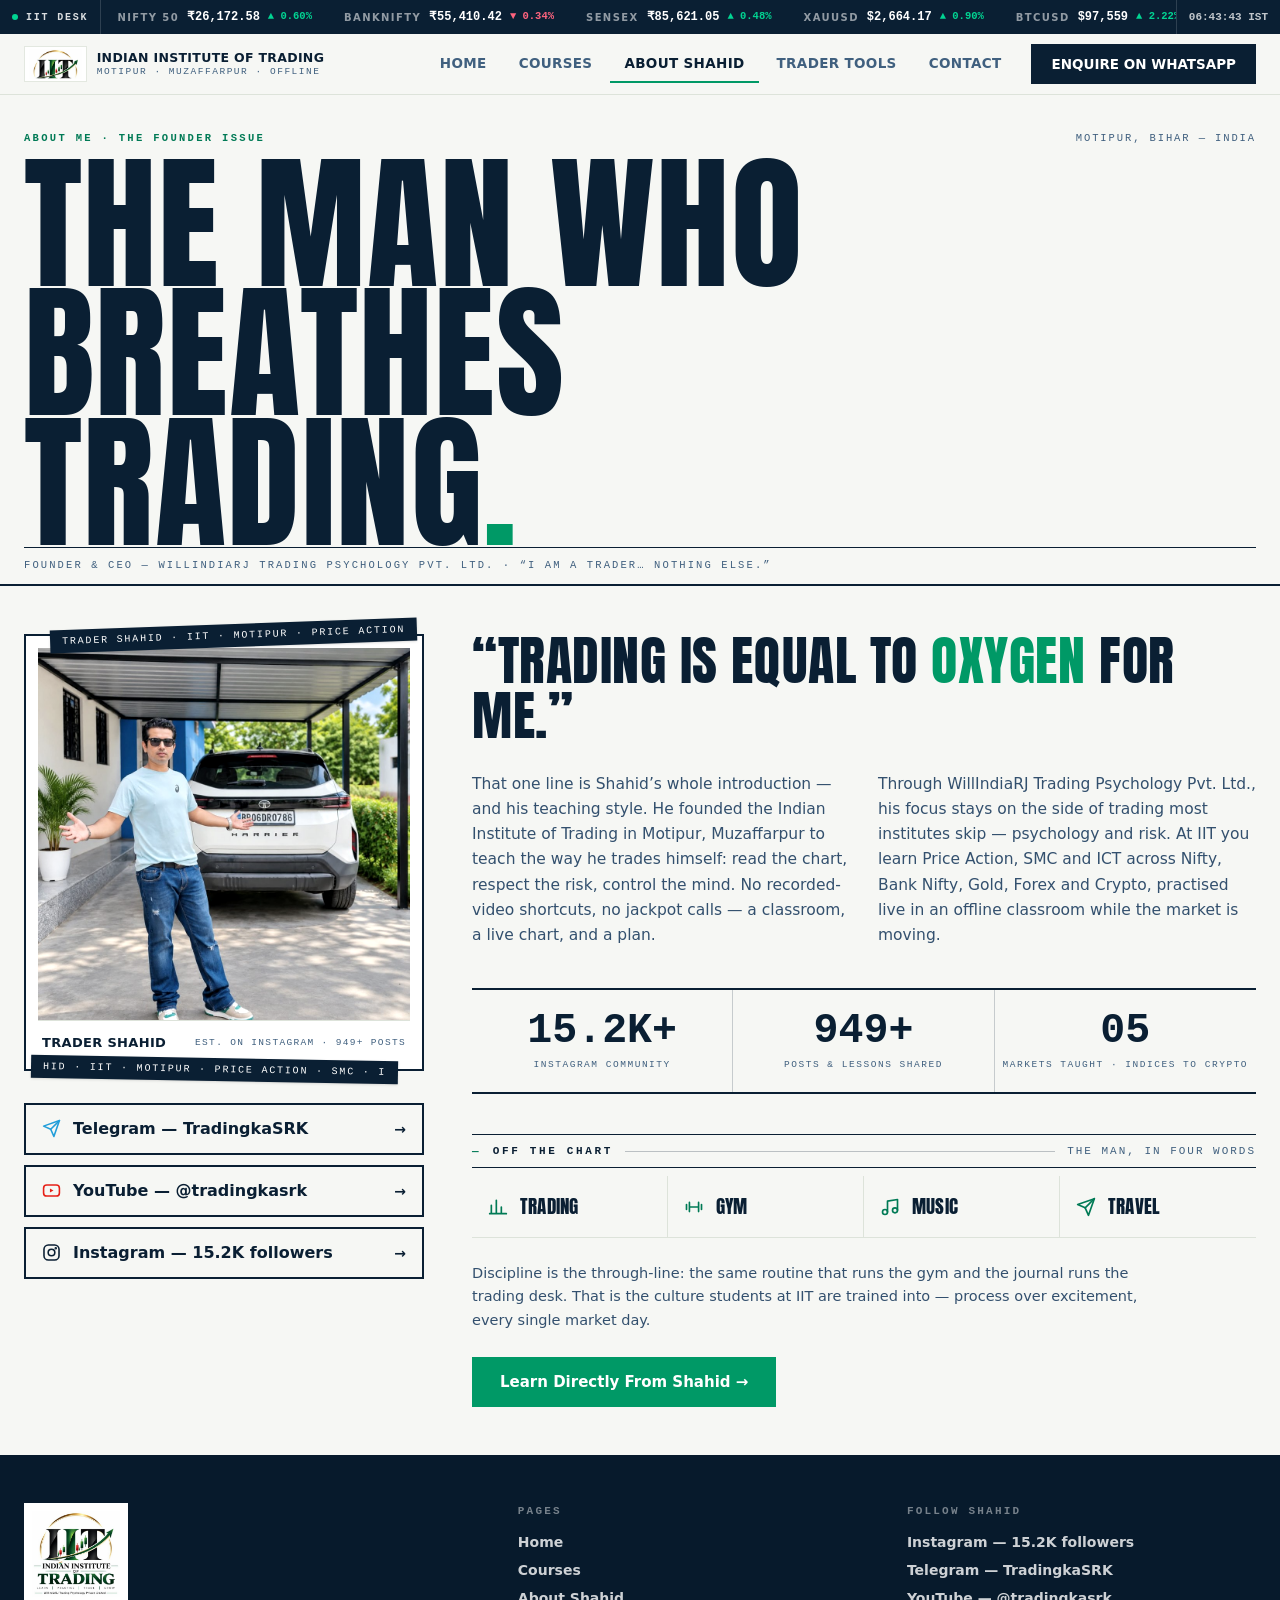
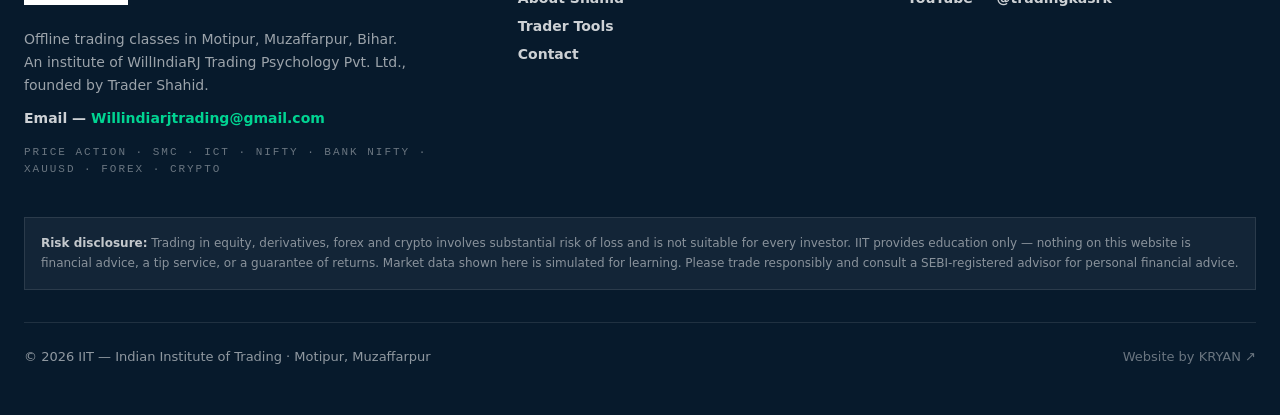
==== about.html @ f006a25d "IIT V3.21 — LIVE Instagram counts: followers/posts now read from followers.json on every page load (" ====
<!doctype html>
<!-- IIT-V3.21 -->
<html lang="en">
  <head>
    <meta charset="UTF-8" />
    <meta name="viewport" content="width=device-width, initial-scale=1.0" />
    <title>About Trader Shahid — Founder, IIT Indian Institute of Trading</title>
    <meta name="description" content="Meet Trader Shahid — Founder & CEO of WillIndiaRJ Trading Psychology Pvt. Ltd. and founder of IIT, Motipur. 'Trading is equal to oxygen for me.' 15.2K community, 949+ lessons posted." />
    <link rel="canonical" href="https://kryan21.github.io/iit-trading/about.html" />
    <link rel="icon" type="image/svg+xml" href="./favicon.svg" />
    <meta property="og:type" content="profile" />
    <meta property="og:site_name" content="IIT — Indian Institute of Trading" />
    <meta property="og:title" content="About Trader Shahid — Founder, IIT" />
    <meta property="og:description" content="'I am a trader… nothing else.' The story of Trader Shahid and the offline trading institute he built in Motipur, Muzaffarpur." />
    <meta property="og:url" content="https://kryan21.github.io/iit-trading/about.html" />
    <meta property="og:image" content="https://kryan21.github.io/iit-trading/og-image.svg" />
    <meta name="twitter:card" content="summary_large_image" />
    <meta name="twitter:title" content="About Trader Shahid — IIT" />
    <meta name="twitter:description" content="Founder & CEO, WillIndiaRJ Trading Psychology Pvt. Ltd. Trading, gym, music, travel — and a classroom in Motipur." />
    <meta name="twitter:image" content="https://kryan21.github.io/iit-trading/og-image.svg" />
    <script type="application/ld+json">
    {
      "@context": "https://schema.org",
      "@type": "Person",
      "name": "Trader Shahid",
      "jobTitle": "Founder & CEO, WillIndiaRJ Trading Psychology Pvt. Ltd.",
      "description": "Trader and founder of IIT — Indian Institute of Trading, an offline trading institute in Motipur, Muzaffarpur, Bihar.",
      "worksFor": { "@type": "EducationalOrganization", "name": "IIT — Indian Institute of Trading", "url": "https://kryan21.github.io/iit-trading/" },
      "address": { "@type": "PostalAddress", "addressLocality": "Motipur", "addressRegion": "Bihar", "addressCountry": "IN" },
      "sameAs": ["https://www.instagram.com/iitindianinstituteoftrading/", "https://t.me/TradingkaSRK", "https://youtube.com/@tradingkasrk"]
    }
    </script>
    <script type="module" crossorigin src="./assets/about-D5H70bES.js"></script>
    <link rel="modulepreload" crossorigin href="./assets/src-85jmT1Mk.js">
    <link rel="modulepreload" crossorigin href="./assets/Syllabus-BbnbJHyD.js">
    <link rel="modulepreload" crossorigin href="./assets/Contact-BozyOD18.js">
    <link rel="stylesheet" crossorigin href="./assets/src-CLvT_2ru.css">
  </head>
  <body>
    <div id="root"></div>
  </body>
</html>
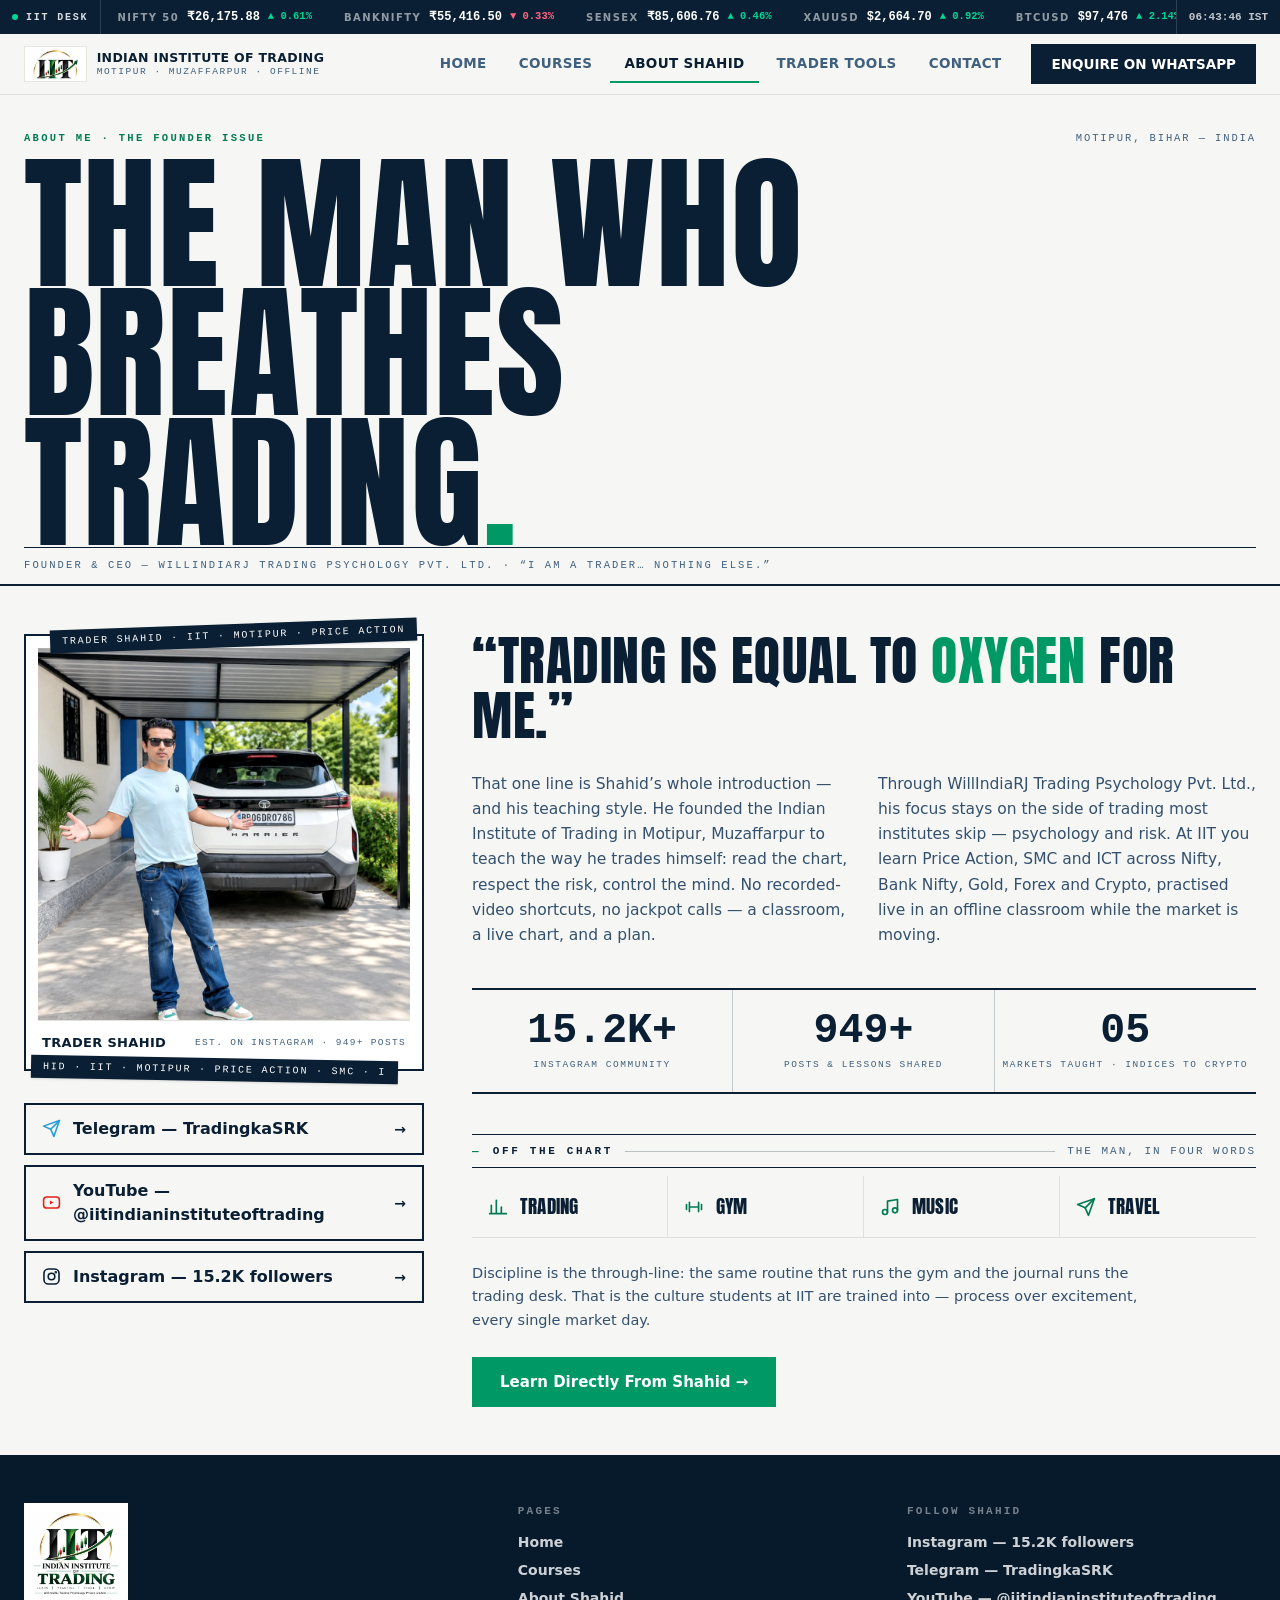
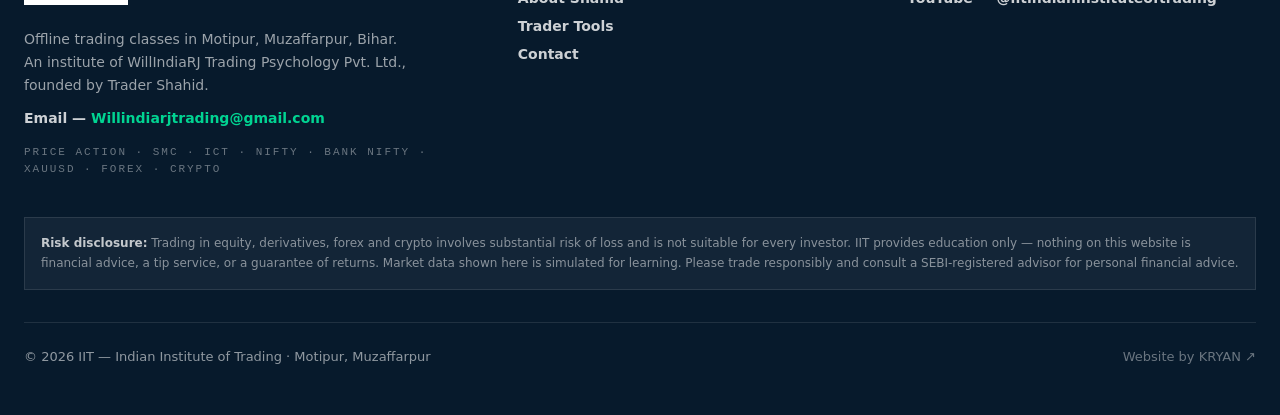
==== commit e81521f5: "IIT V3.22 — Contact classroom now carries the full address (Motipur Railway Station, Muzaffarpur Dis" ====
--- a/about.html
+++ b/about.html
@@ -1,5 +1,5 @@
 <!doctype html>
-<!-- IIT-V3.21 -->
+<!-- IIT-V3.22 -->
 <html lang="en">
   <head>
     <meta charset="UTF-8" />
@@ -27,13 +27,13 @@
       "description": "Trader and founder of IIT — Indian Institute of Trading, an offline trading institute in Motipur, Muzaffarpur, Bihar.",
       "worksFor": { "@type": "EducationalOrganization", "name": "IIT — Indian Institute of Trading", "url": "https://kryan21.github.io/iit-trading/" },
       "address": { "@type": "PostalAddress", "addressLocality": "Motipur", "addressRegion": "Bihar", "addressCountry": "IN" },
-      "sameAs": ["https://www.instagram.com/iitindianinstituteoftrading/", "https://t.me/TradingkaSRK", "https://youtube.com/@tradingkasrk"]
+      "sameAs": ["https://www.instagram.com/iitindianinstituteoftrading/", "https://t.me/TradingkaSRK", "https://youtube.com/@iitindianinstituteoftrading"]
     }
     </script>
-    <script type="module" crossorigin src="./assets/about-D5H70bES.js"></script>
-    <link rel="modulepreload" crossorigin href="./assets/src-85jmT1Mk.js">
-    <link rel="modulepreload" crossorigin href="./assets/Syllabus-BbnbJHyD.js">
-    <link rel="modulepreload" crossorigin href="./assets/Contact-BozyOD18.js">
+    <script type="module" crossorigin src="./assets/about-DyYFYO8E.js"></script>
+    <link rel="modulepreload" crossorigin href="./assets/src-CrjRx8Xd.js">
+    <link rel="modulepreload" crossorigin href="./assets/Syllabus-dVnVzbq5.js">
+    <link rel="modulepreload" crossorigin href="./assets/Contact-bqZHG_nf.js">
     <link rel="stylesheet" crossorigin href="./assets/src-CLvT_2ru.css">
   </head>
   <body>
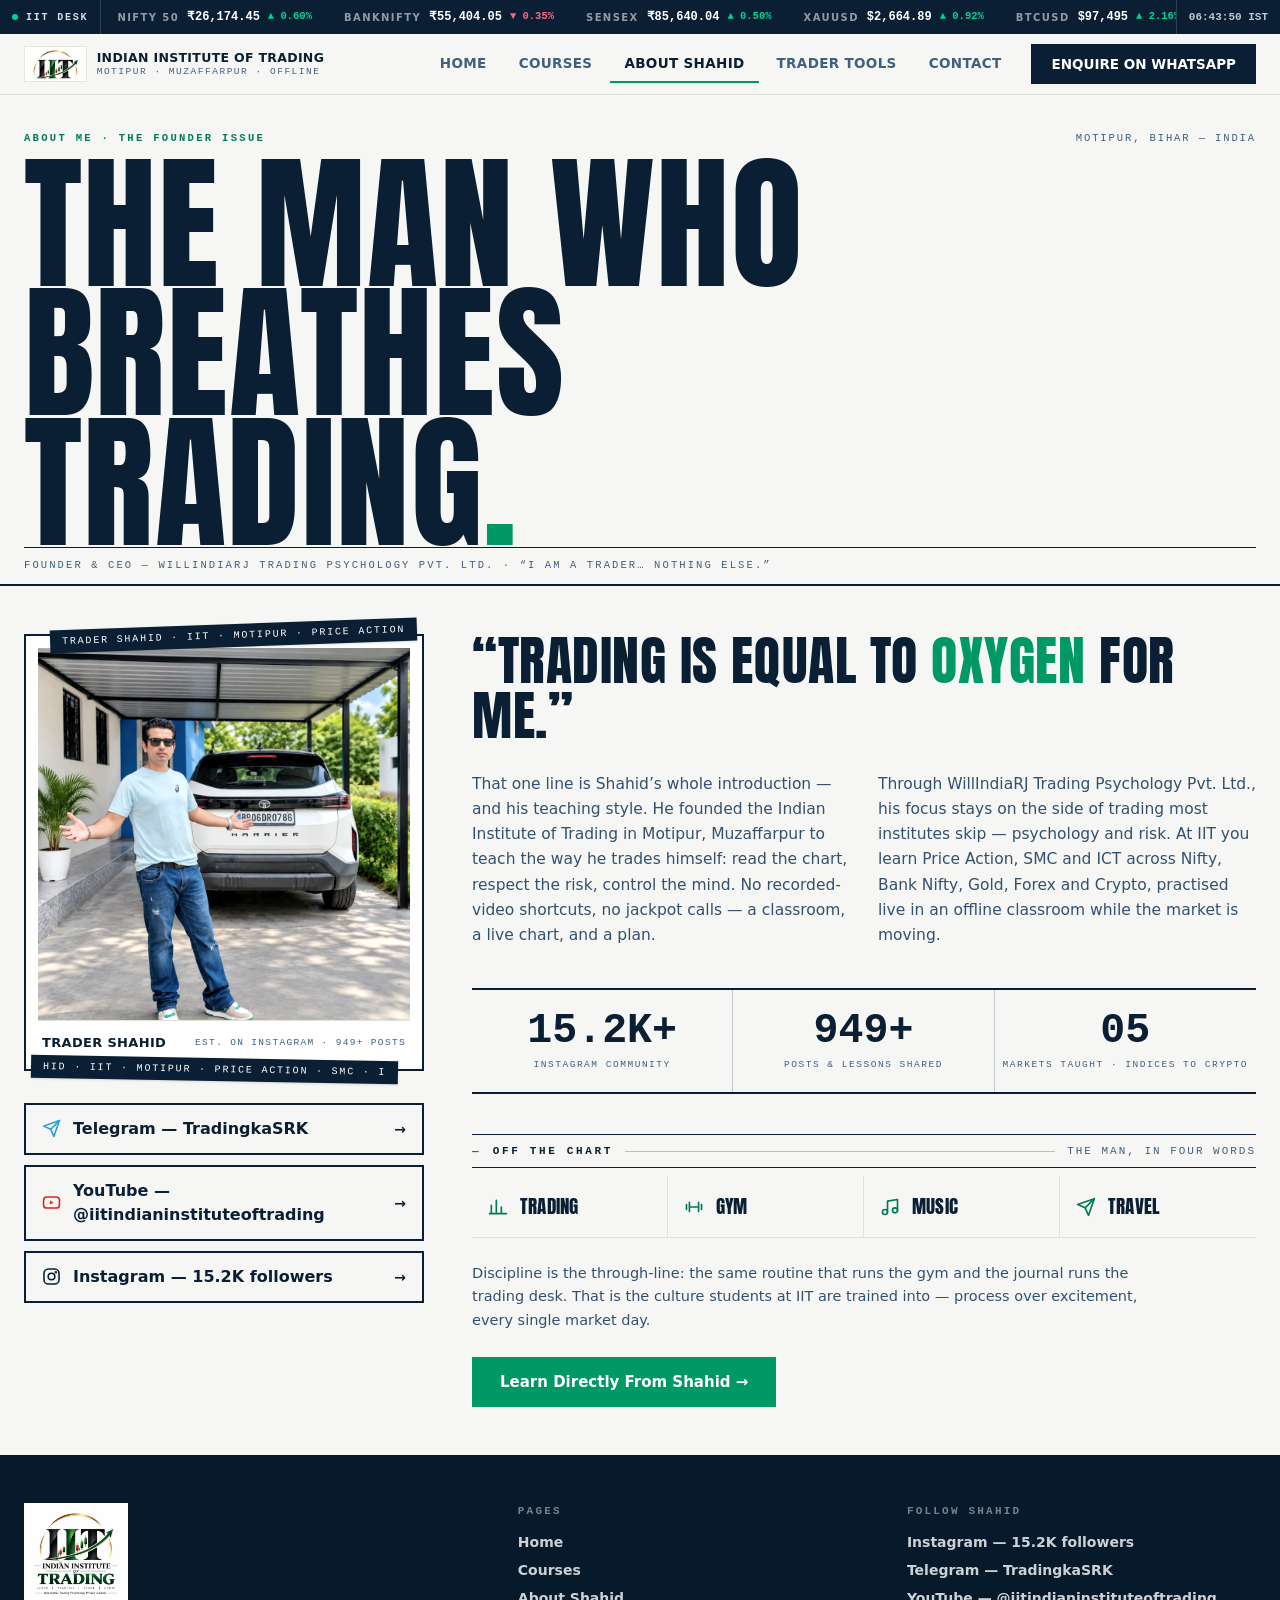
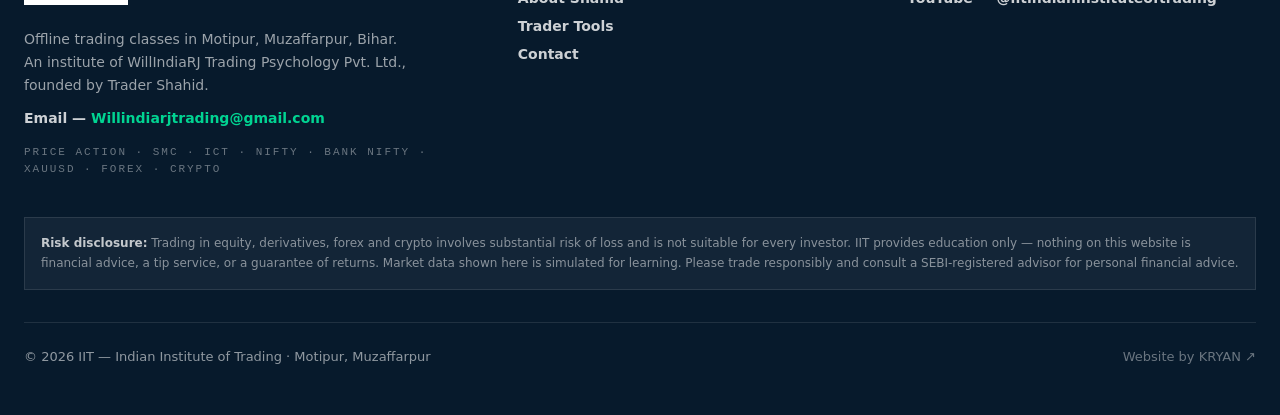
==== commit c9a9118c: "IIT V3.23 — WhatsApp prefilled message replaced with the client-supplied sentence (Namaste SIR, I WA" ====
--- a/about.html
+++ b/about.html
@@ -1,5 +1,5 @@
 <!doctype html>
-<!-- IIT-V3.22 -->
+<!-- IIT-V3.23 -->
 <html lang="en">
   <head>
     <meta charset="UTF-8" />
@@ -30,10 +30,10 @@
       "sameAs": ["https://www.instagram.com/iitindianinstituteoftrading/", "https://t.me/TradingkaSRK", "https://youtube.com/@iitindianinstituteoftrading"]
     }
     </script>
-    <script type="module" crossorigin src="./assets/about-DyYFYO8E.js"></script>
-    <link rel="modulepreload" crossorigin href="./assets/src-CrjRx8Xd.js">
-    <link rel="modulepreload" crossorigin href="./assets/Syllabus-dVnVzbq5.js">
-    <link rel="modulepreload" crossorigin href="./assets/Contact-bqZHG_nf.js">
+    <script type="module" crossorigin src="./assets/about-CiS1IKdS.js"></script>
+    <link rel="modulepreload" crossorigin href="./assets/src-ULLDaULK.js">
+    <link rel="modulepreload" crossorigin href="./assets/Syllabus-i7Untr_u.js">
+    <link rel="modulepreload" crossorigin href="./assets/Contact-BWC9FgLN.js">
     <link rel="stylesheet" crossorigin href="./assets/src-CLvT_2ru.css">
   </head>
   <body>
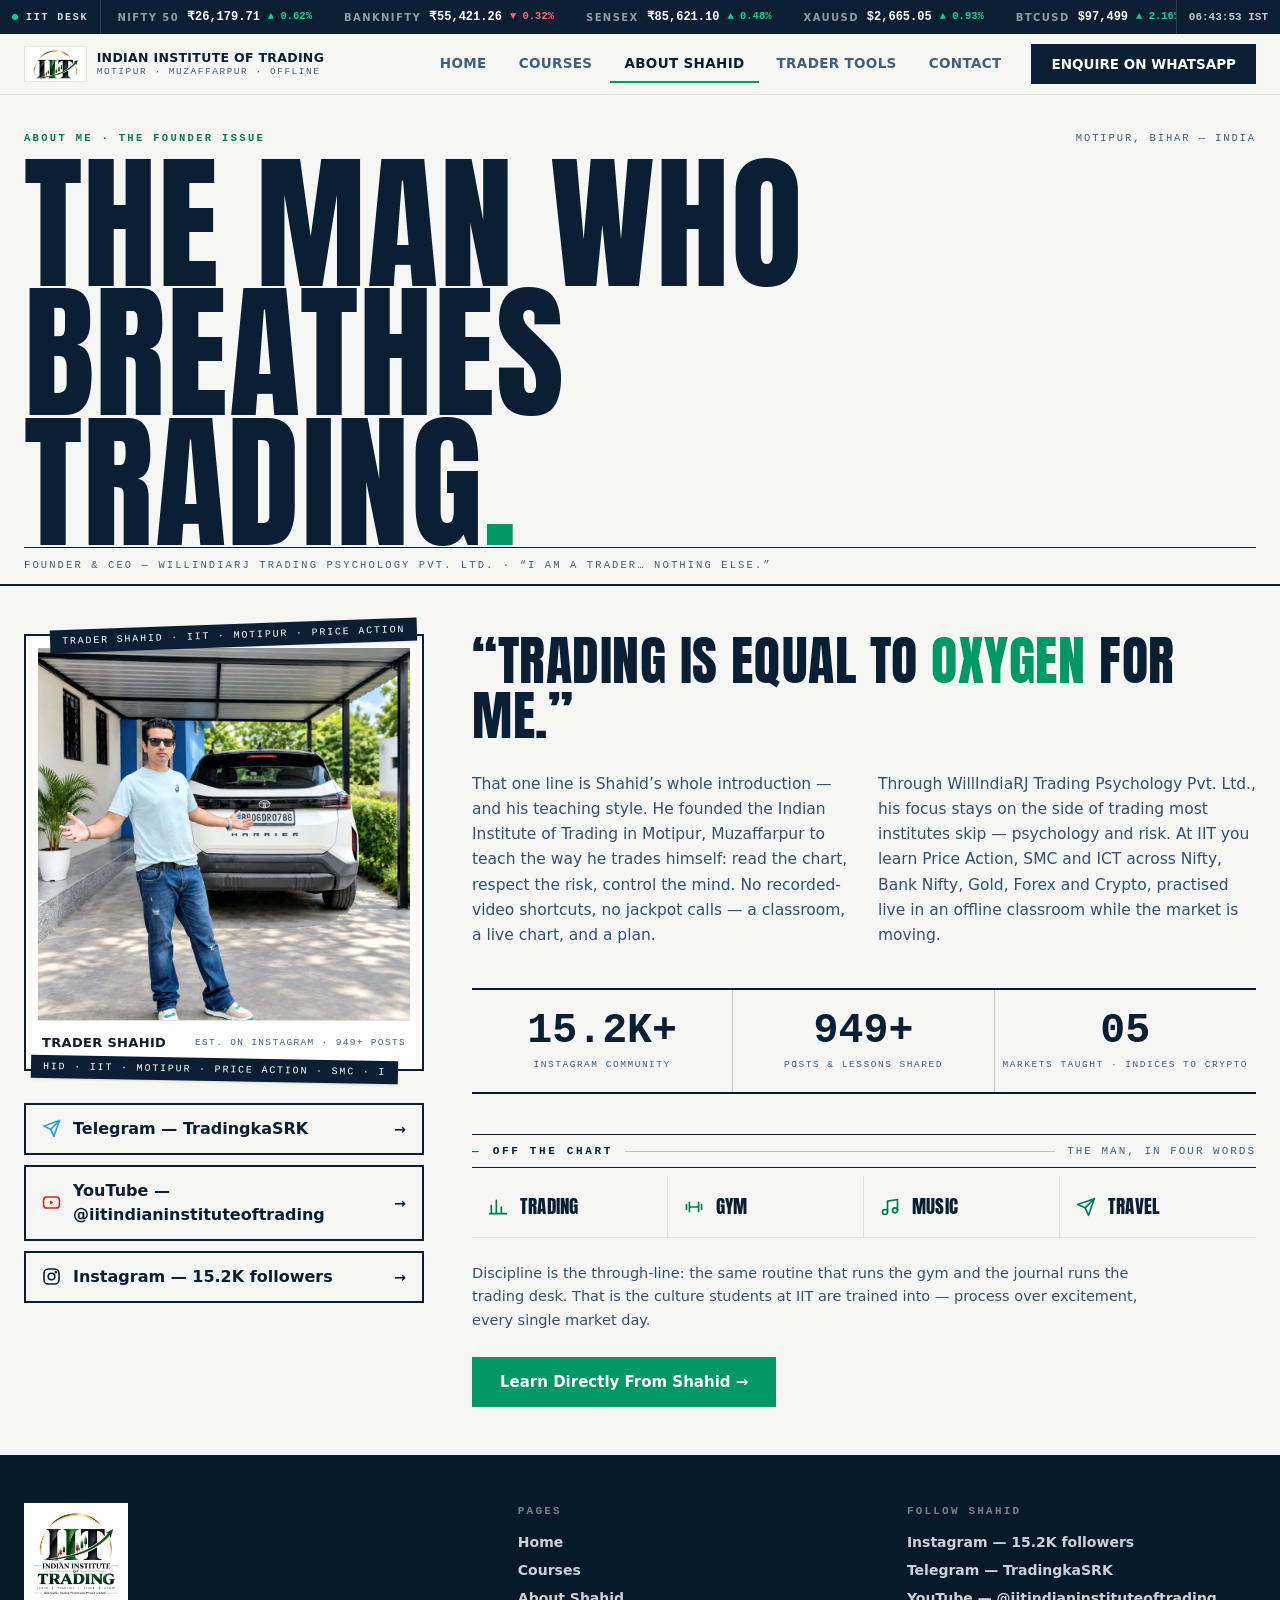
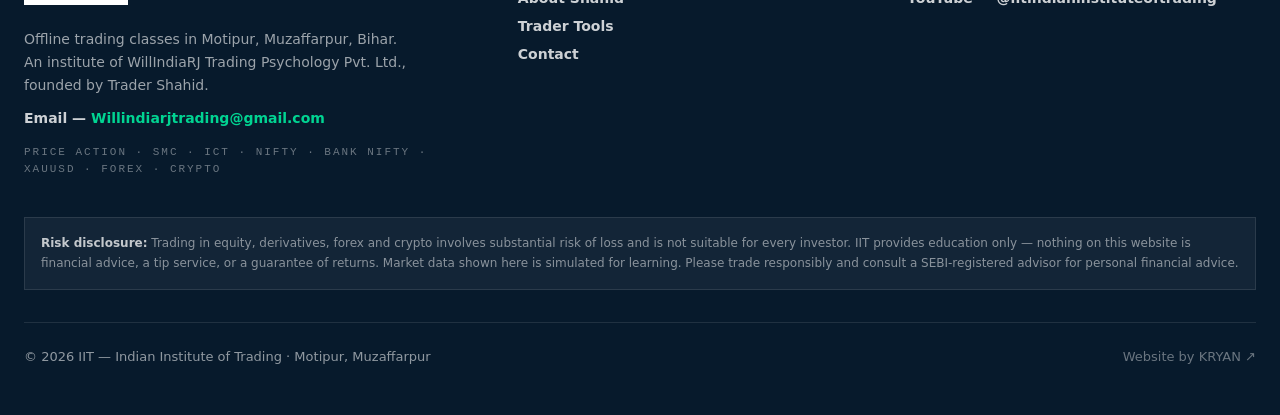
==== commit b1a5d819: "IIT V3.24 — Contact page on phone: the Claim your seat enquiry form now comes FIRST, above the class" ====
--- a/about.html
+++ b/about.html
@@ -1,5 +1,5 @@
 <!doctype html>
-<!-- IIT-V3.23 -->
+<!-- IIT-V3.24 -->
 <html lang="en">
   <head>
     <meta charset="UTF-8" />
@@ -30,11 +30,11 @@
       "sameAs": ["https://www.instagram.com/iitindianinstituteoftrading/", "https://t.me/TradingkaSRK", "https://youtube.com/@iitindianinstituteoftrading"]
     }
     </script>
-    <script type="module" crossorigin src="./assets/about-CiS1IKdS.js"></script>
-    <link rel="modulepreload" crossorigin href="./assets/src-ULLDaULK.js">
-    <link rel="modulepreload" crossorigin href="./assets/Syllabus-i7Untr_u.js">
-    <link rel="modulepreload" crossorigin href="./assets/Contact-BWC9FgLN.js">
-    <link rel="stylesheet" crossorigin href="./assets/src-CLvT_2ru.css">
+    <script type="module" crossorigin src="./assets/about-BajsDxe3.js"></script>
+    <link rel="modulepreload" crossorigin href="./assets/src-B9QyLvEk.js">
+    <link rel="modulepreload" crossorigin href="./assets/Syllabus-BzDT70Jv.js">
+    <link rel="modulepreload" crossorigin href="./assets/Contact-cbNNye1k.js">
+    <link rel="stylesheet" crossorigin href="./assets/src-BFD868y4.css">
   </head>
   <body>
     <div id="root"></div>
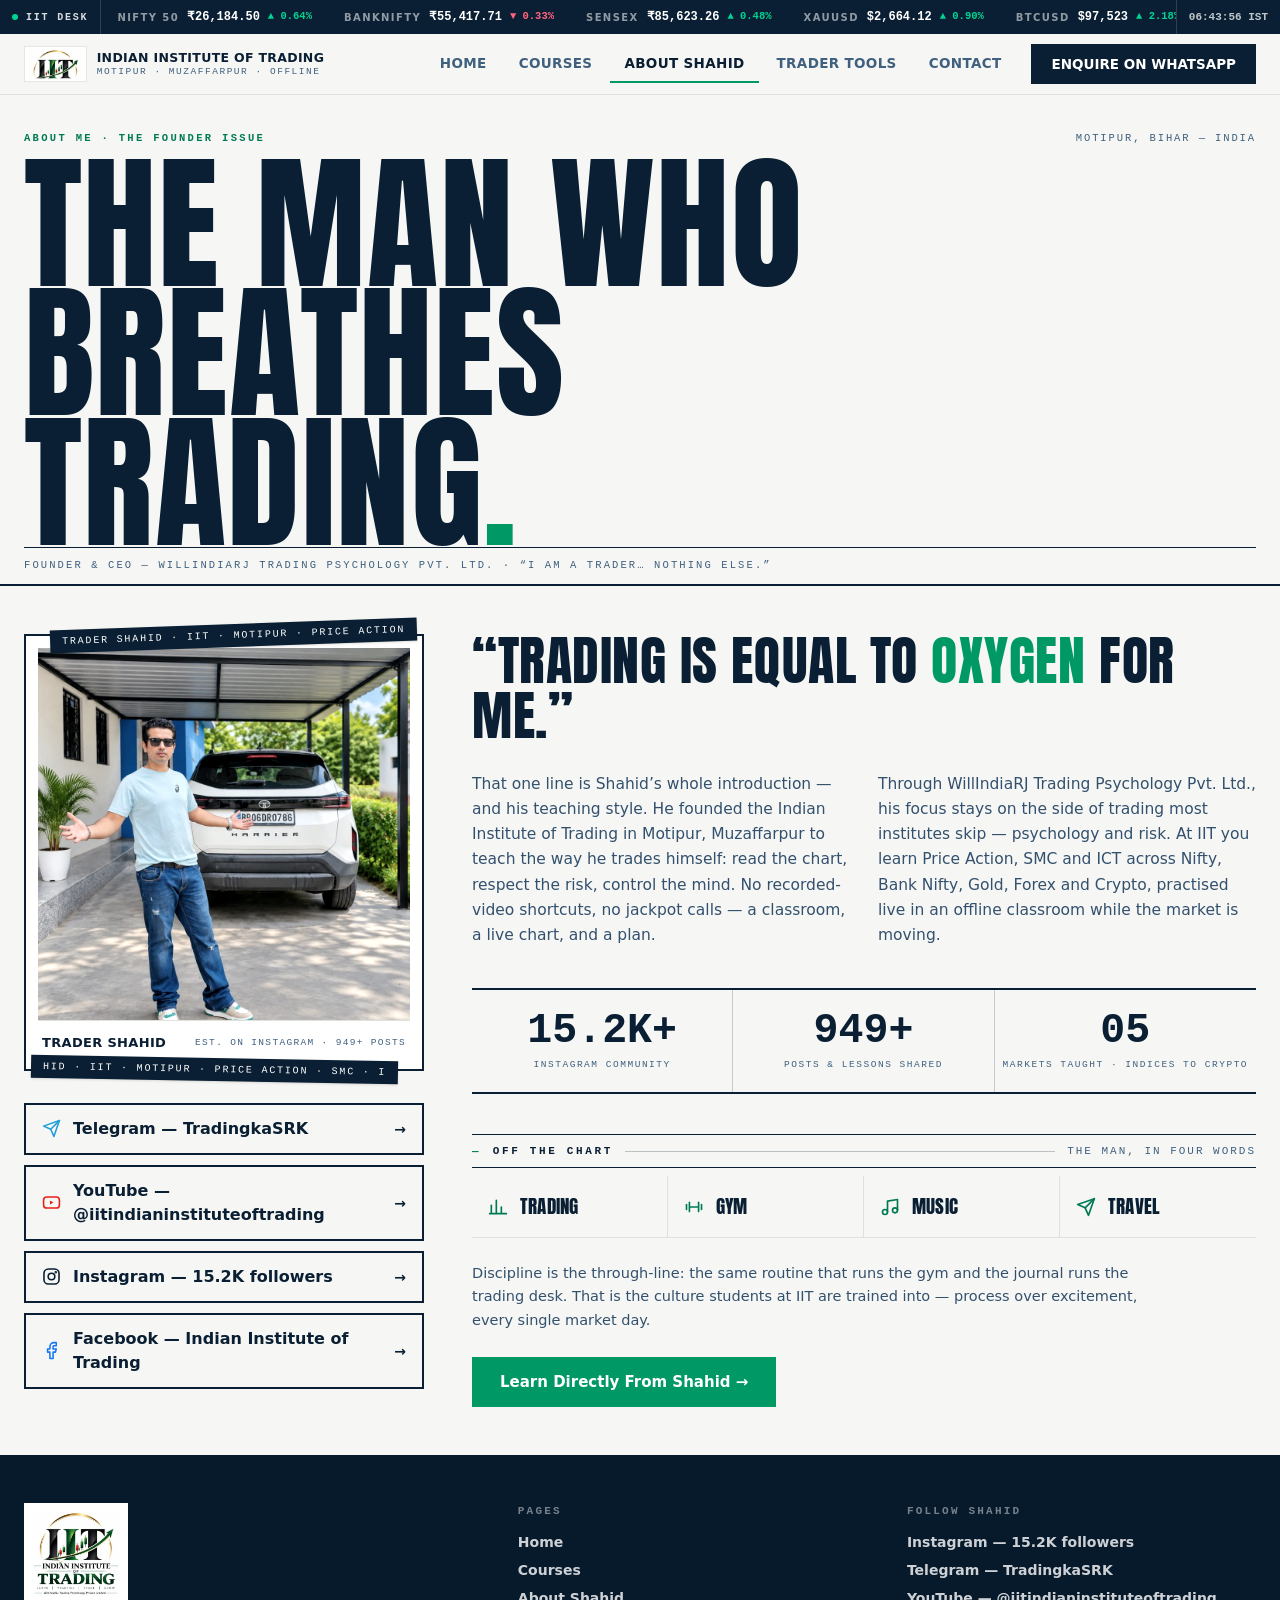
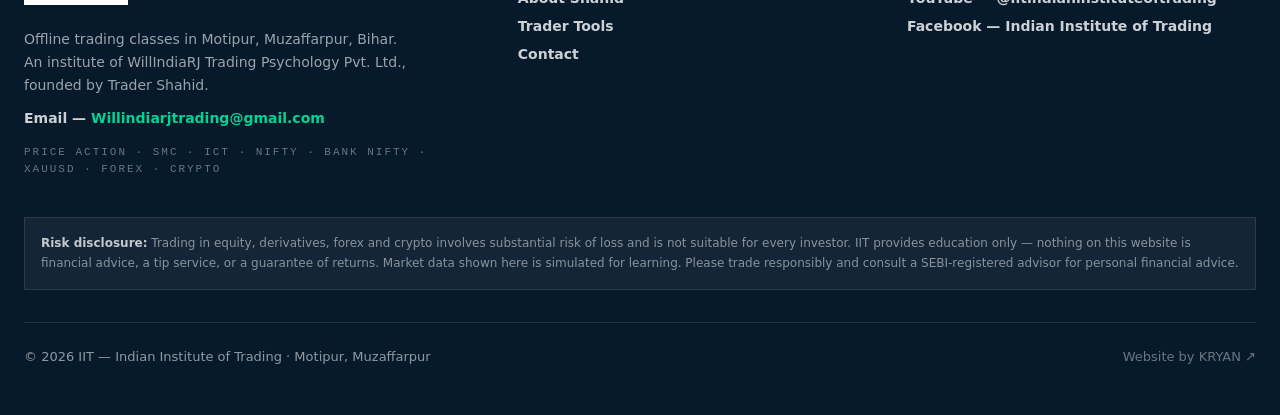
==== commit a68331c6: "IIT V3.25 — Facebook link added alongside Instagram/YouTube everywhere: footer FOLLOW SHAHID list (a" ====
--- a/about.html
+++ b/about.html
@@ -27,14 +27,14 @@
       "description": "Trader and founder of IIT — Indian Institute of Trading, an offline trading institute in Motipur, Muzaffarpur, Bihar.",
       "worksFor": { "@type": "EducationalOrganization", "name": "IIT — Indian Institute of Trading", "url": "https://kryan21.github.io/iit-trading/" },
       "address": { "@type": "PostalAddress", "addressLocality": "Motipur", "addressRegion": "Bihar", "addressCountry": "IN" },
-      "sameAs": ["https://www.instagram.com/iitindianinstituteoftrading/", "https://t.me/TradingkaSRK", "https://youtube.com/@iitindianinstituteoftrading"]
+      "sameAs": ["https://www.instagram.com/iitindianinstituteoftrading/", "https://t.me/TradingkaSRK", "https://youtube.com/@iitindianinstituteoftrading", "https://www.facebook.com/share/17wWquswxc/"]
     }
     </script>
-    <script type="module" crossorigin src="./assets/about-BajsDxe3.js"></script>
-    <link rel="modulepreload" crossorigin href="./assets/src-B9QyLvEk.js">
-    <link rel="modulepreload" crossorigin href="./assets/Syllabus-BzDT70Jv.js">
-    <link rel="modulepreload" crossorigin href="./assets/Contact-cbNNye1k.js">
-    <link rel="stylesheet" crossorigin href="./assets/src-BFD868y4.css">
+    <script type="module" crossorigin src="./assets/about-Bf-dOeAG.js"></script>
+    <link rel="modulepreload" crossorigin href="./assets/src-CD1PPCdL.js">
+    <link rel="modulepreload" crossorigin href="./assets/Syllabus-2Y_iD-3A.js">
+    <link rel="modulepreload" crossorigin href="./assets/Contact-DFg-BmcJ.js">
+    <link rel="stylesheet" crossorigin href="./assets/src-3BJUA1XI.css">
   </head>
   <body>
     <div id="root"></div>
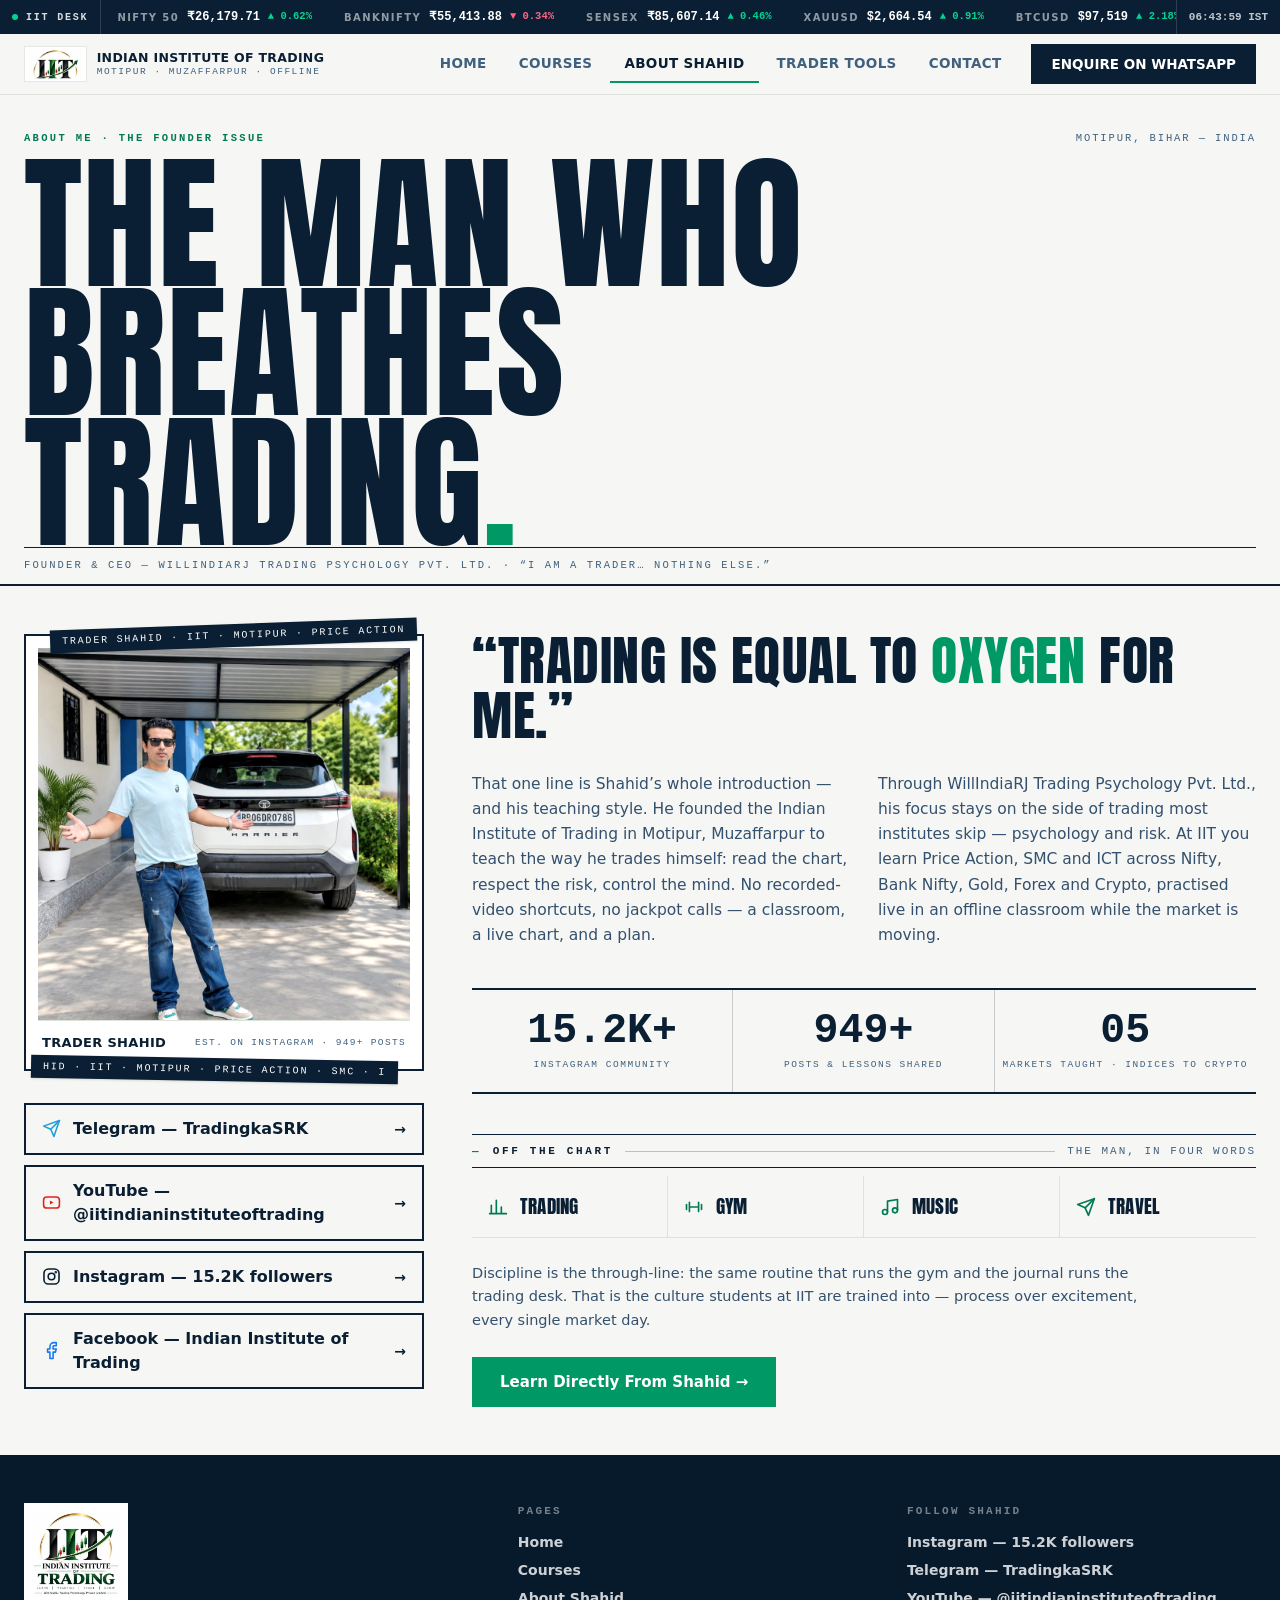
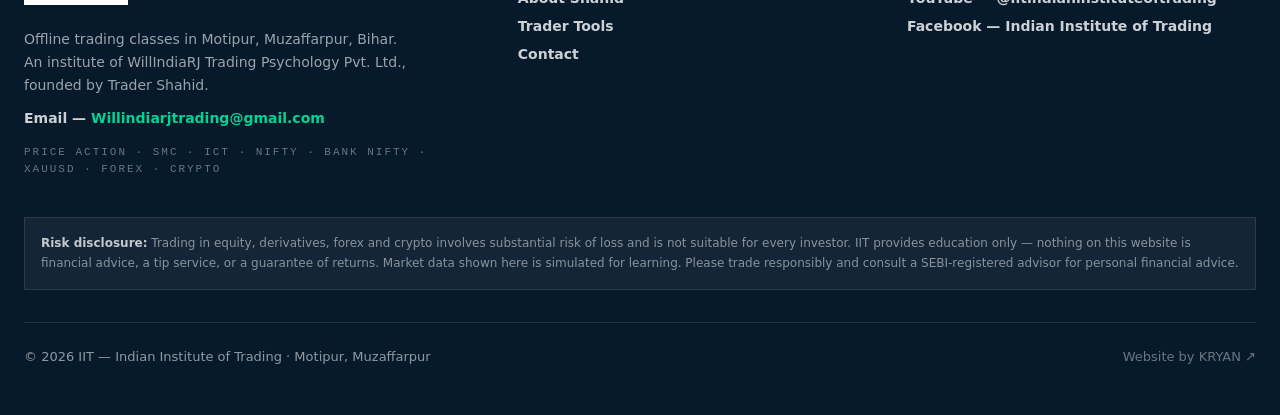
==== commit 8fb0e92c: "IIT V3.26 — Institute name visible in phone header: brand name block no longer hidden below 420px; p" ====
--- a/about.html
+++ b/about.html
@@ -30,11 +30,11 @@
       "sameAs": ["https://www.instagram.com/iitindianinstituteoftrading/", "https://t.me/TradingkaSRK", "https://youtube.com/@iitindianinstituteoftrading", "https://www.facebook.com/share/17wWquswxc/"]
     }
     </script>
-    <script type="module" crossorigin src="./assets/about-Bf-dOeAG.js"></script>
-    <link rel="modulepreload" crossorigin href="./assets/src-CD1PPCdL.js">
-    <link rel="modulepreload" crossorigin href="./assets/Syllabus-2Y_iD-3A.js">
-    <link rel="modulepreload" crossorigin href="./assets/Contact-DFg-BmcJ.js">
-    <link rel="stylesheet" crossorigin href="./assets/src-3BJUA1XI.css">
+    <script type="module" crossorigin src="./assets/about-BOozm1BA.js"></script>
+    <link rel="modulepreload" crossorigin href="./assets/src-D4g9RRJm.js">
+    <link rel="modulepreload" crossorigin href="./assets/Syllabus-CKkvsINr.js">
+    <link rel="modulepreload" crossorigin href="./assets/Contact-DwsEt8Zp.js">
+    <link rel="stylesheet" crossorigin href="./assets/src-CVD5TfBi.css">
   </head>
   <body>
     <div id="root"></div>
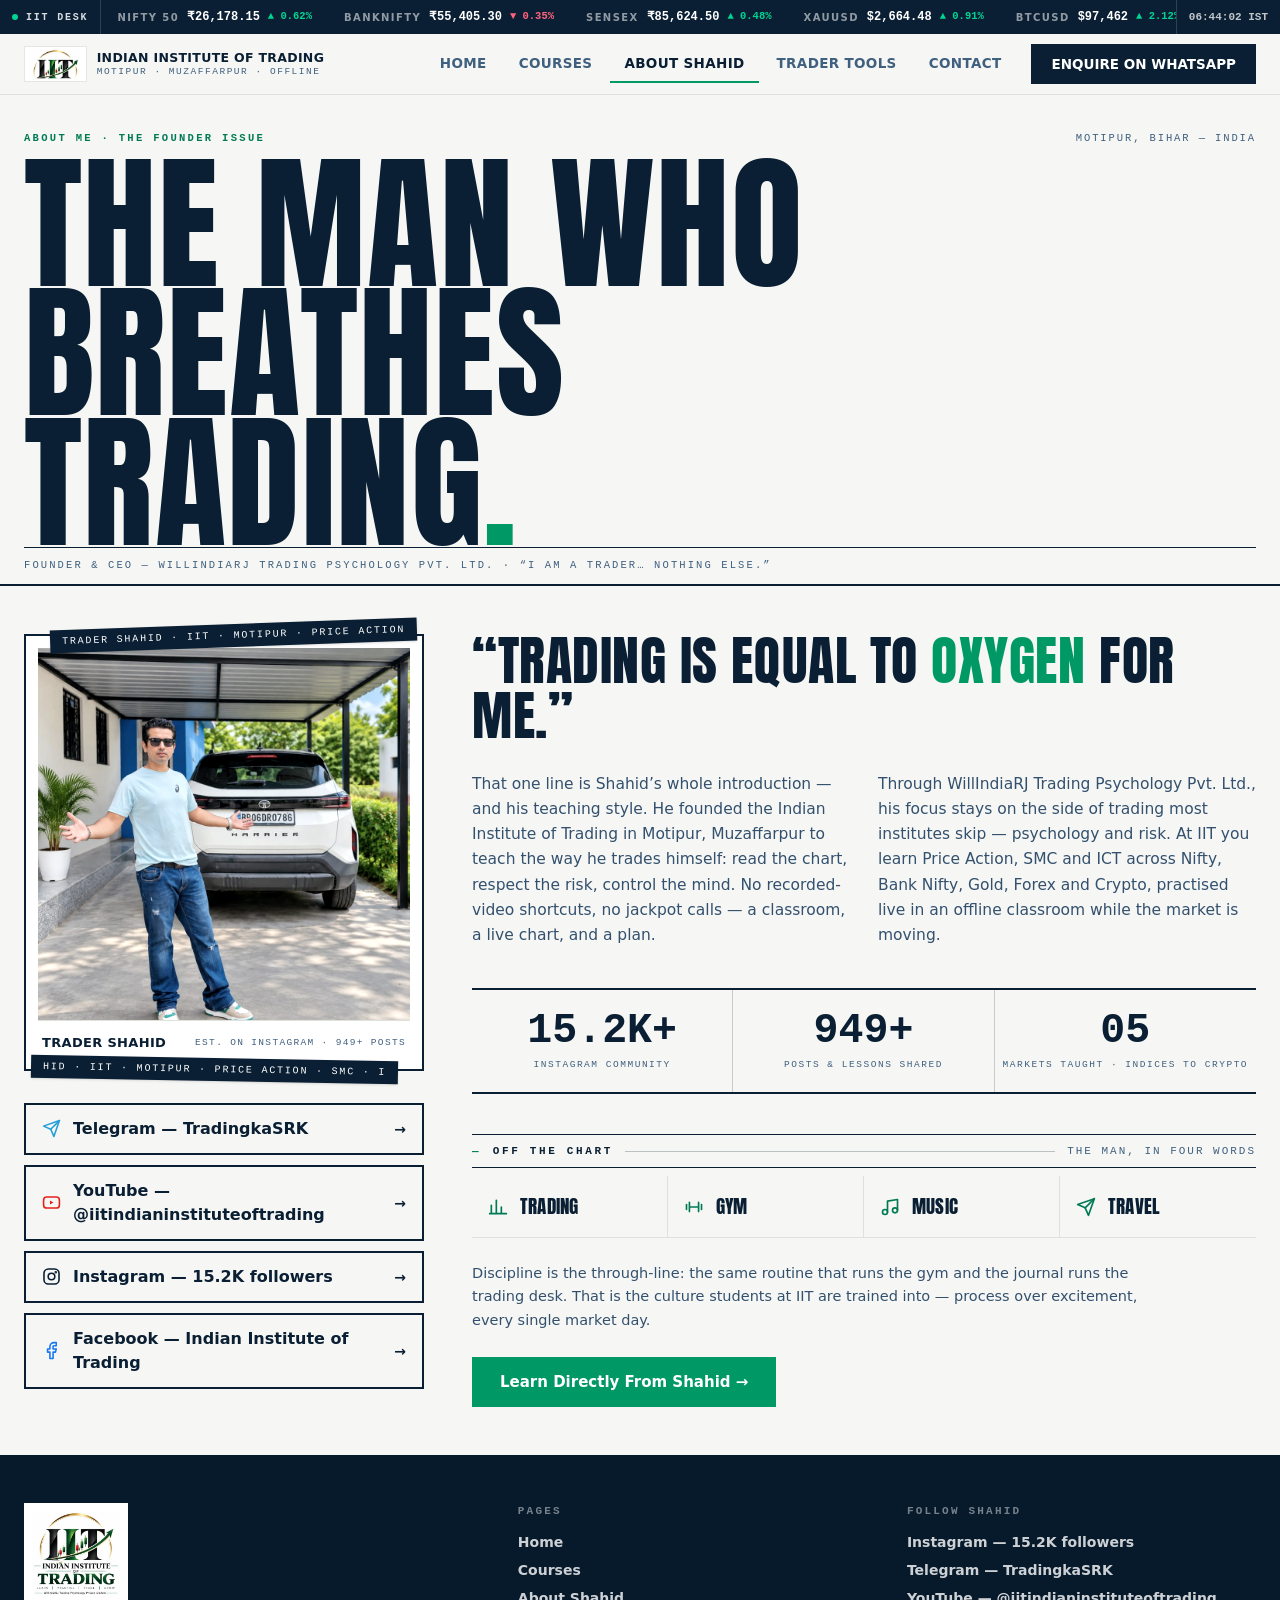
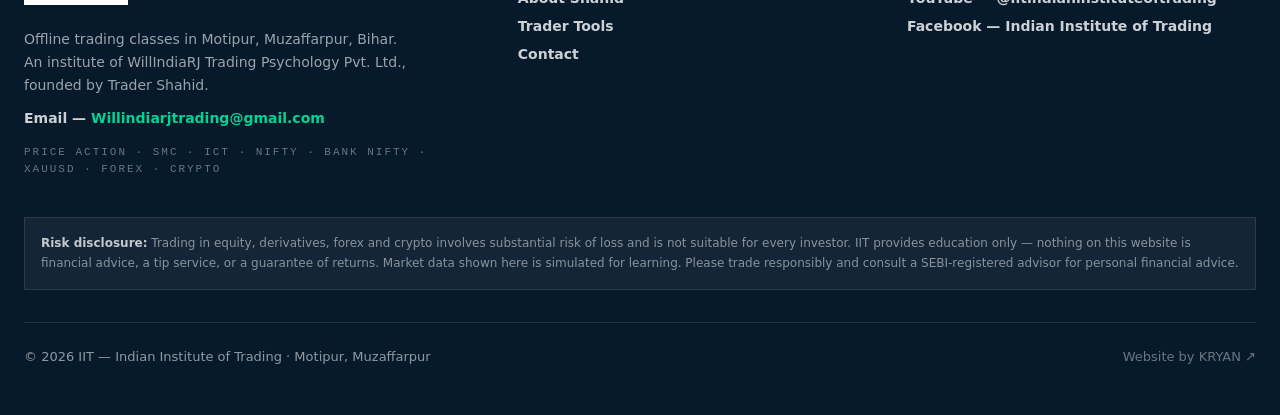
==== commit 6a794745: "IIT V3.27 — Hero mantra 'CHART + PSYCHOLOGY = TRADING' now bold black (900) ink with a gold glow tha" ====
--- a/about.html
+++ b/about.html
@@ -30,11 +30,11 @@
       "sameAs": ["https://www.instagram.com/iitindianinstituteoftrading/", "https://t.me/TradingkaSRK", "https://youtube.com/@iitindianinstituteoftrading", "https://www.facebook.com/share/17wWquswxc/"]
     }
     </script>
-    <script type="module" crossorigin src="./assets/about-BOozm1BA.js"></script>
-    <link rel="modulepreload" crossorigin href="./assets/src-D4g9RRJm.js">
-    <link rel="modulepreload" crossorigin href="./assets/Syllabus-CKkvsINr.js">
-    <link rel="modulepreload" crossorigin href="./assets/Contact-DwsEt8Zp.js">
-    <link rel="stylesheet" crossorigin href="./assets/src-CVD5TfBi.css">
+    <script type="module" crossorigin src="./assets/about-OR97b3Sw.js"></script>
+    <link rel="modulepreload" crossorigin href="./assets/src-DvuaPwIV.js">
+    <link rel="modulepreload" crossorigin href="./assets/Syllabus-MuBQSJv9.js">
+    <link rel="modulepreload" crossorigin href="./assets/Contact-Bt2TH7SO.js">
+    <link rel="stylesheet" crossorigin href="./assets/src-C9tAIabw.css">
   </head>
   <body>
     <div id="root"></div>
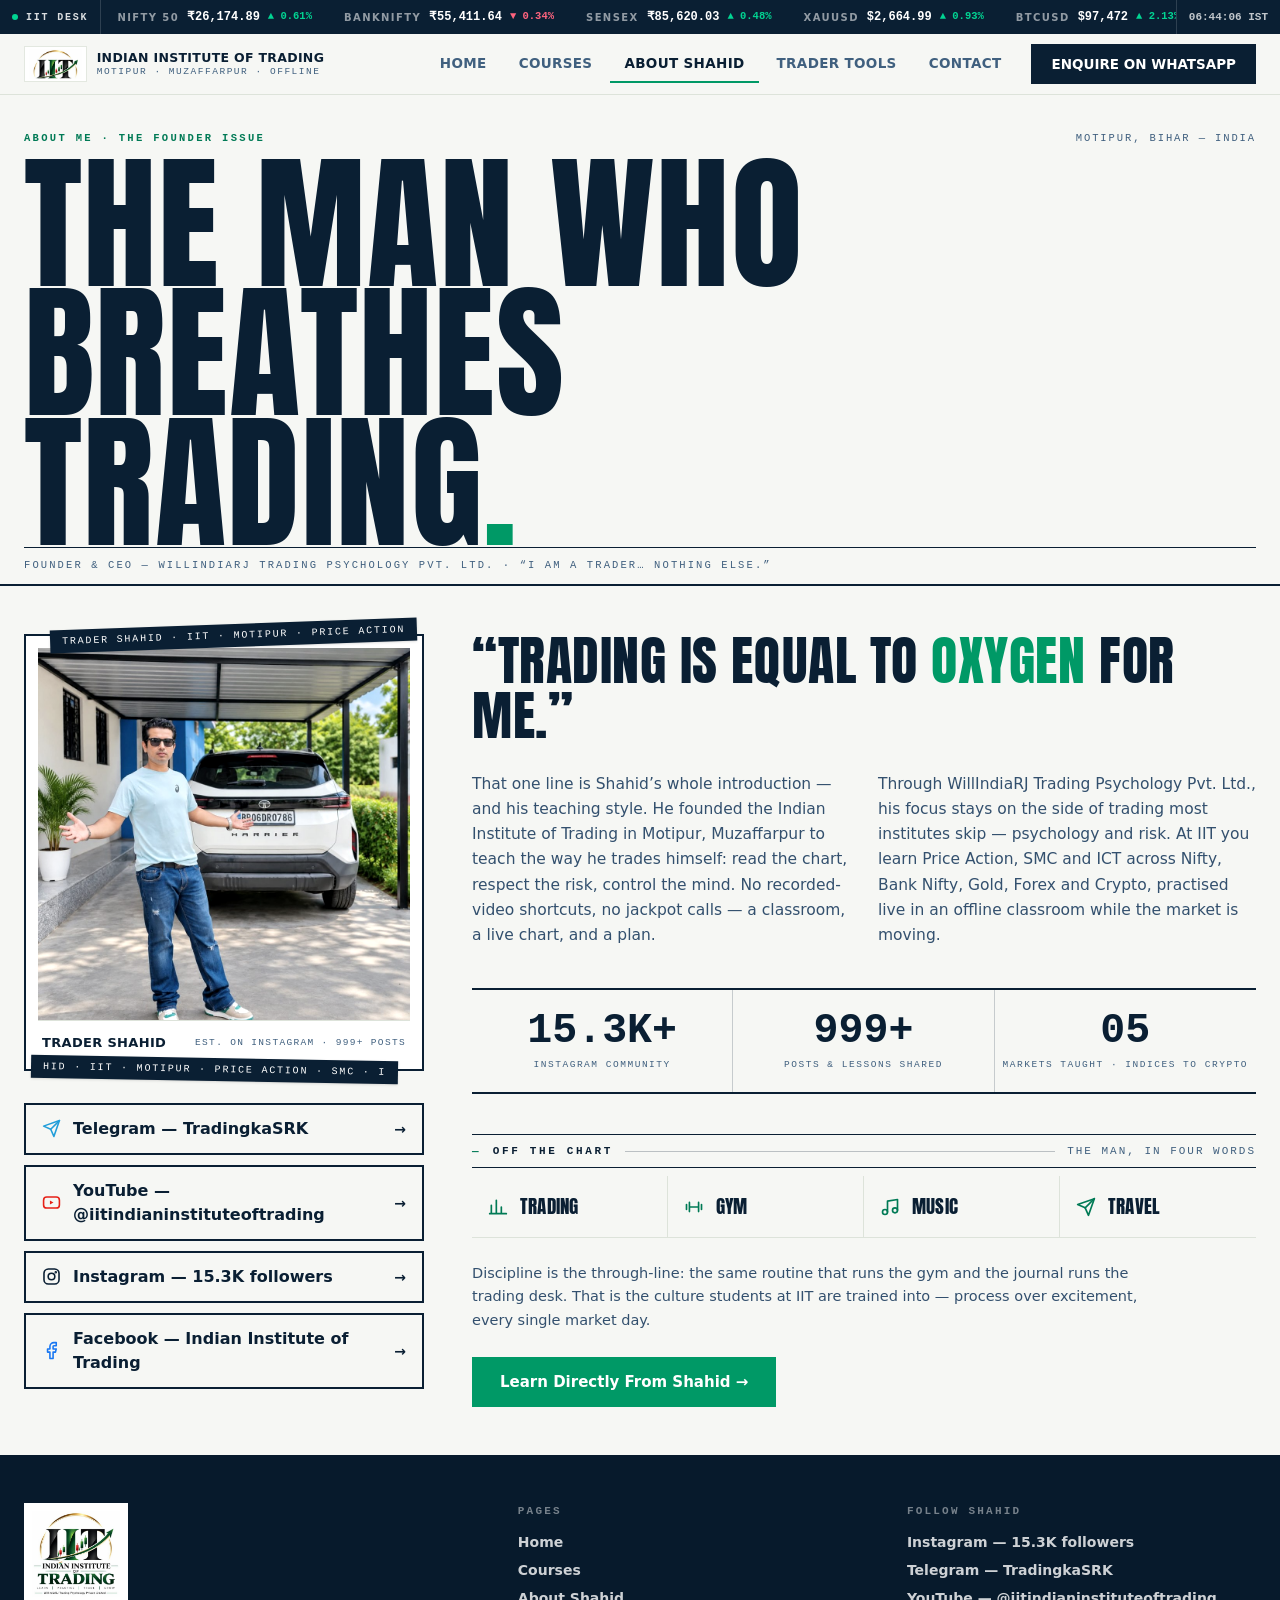
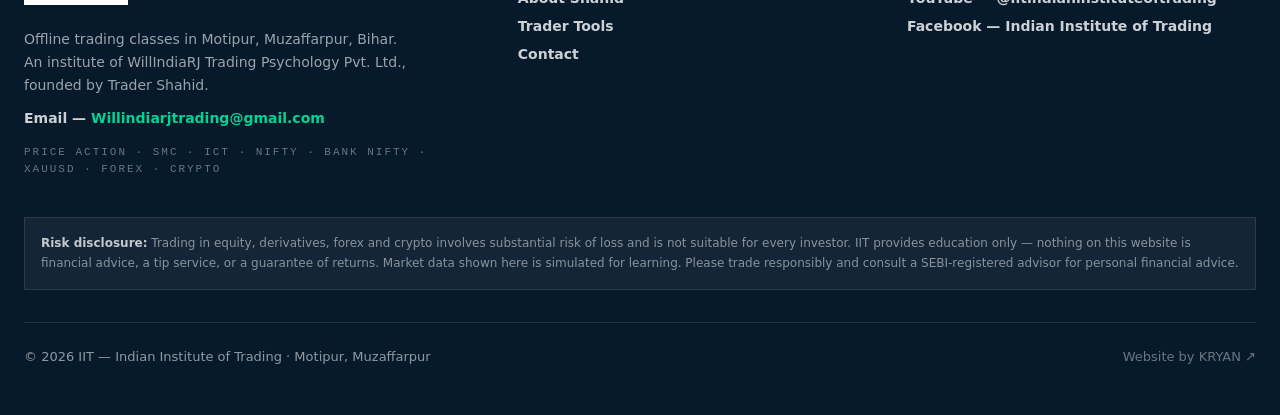
==== commit 825e5b55: "Footer: point 'Website by KRYAN' link to Cloudflare Pages portfolio (my-portfolio-7na.pages.dev)" ====
--- a/about.html
+++ b/about.html
@@ -30,10 +30,10 @@
       "sameAs": ["https://www.instagram.com/iitindianinstituteoftrading/", "https://t.me/TradingkaSRK", "https://youtube.com/@iitindianinstituteoftrading", "https://www.facebook.com/share/17wWquswxc/"]
     }
     </script>
-    <script type="module" crossorigin src="./assets/about-OR97b3Sw.js"></script>
-    <link rel="modulepreload" crossorigin href="./assets/src-DvuaPwIV.js">
-    <link rel="modulepreload" crossorigin href="./assets/Syllabus-MuBQSJv9.js">
-    <link rel="modulepreload" crossorigin href="./assets/Contact-Bt2TH7SO.js">
+    <script type="module" crossorigin src="./assets/about-B-c2Blg8.js"></script>
+    <link rel="modulepreload" crossorigin href="./assets/src-DH128g_U.js">
+    <link rel="modulepreload" crossorigin href="./assets/Syllabus-B0Sq1Kev.js">
+    <link rel="modulepreload" crossorigin href="./assets/Contact-CSS9m63d.js">
     <link rel="stylesheet" crossorigin href="./assets/src-C9tAIabw.css">
   </head>
   <body>
